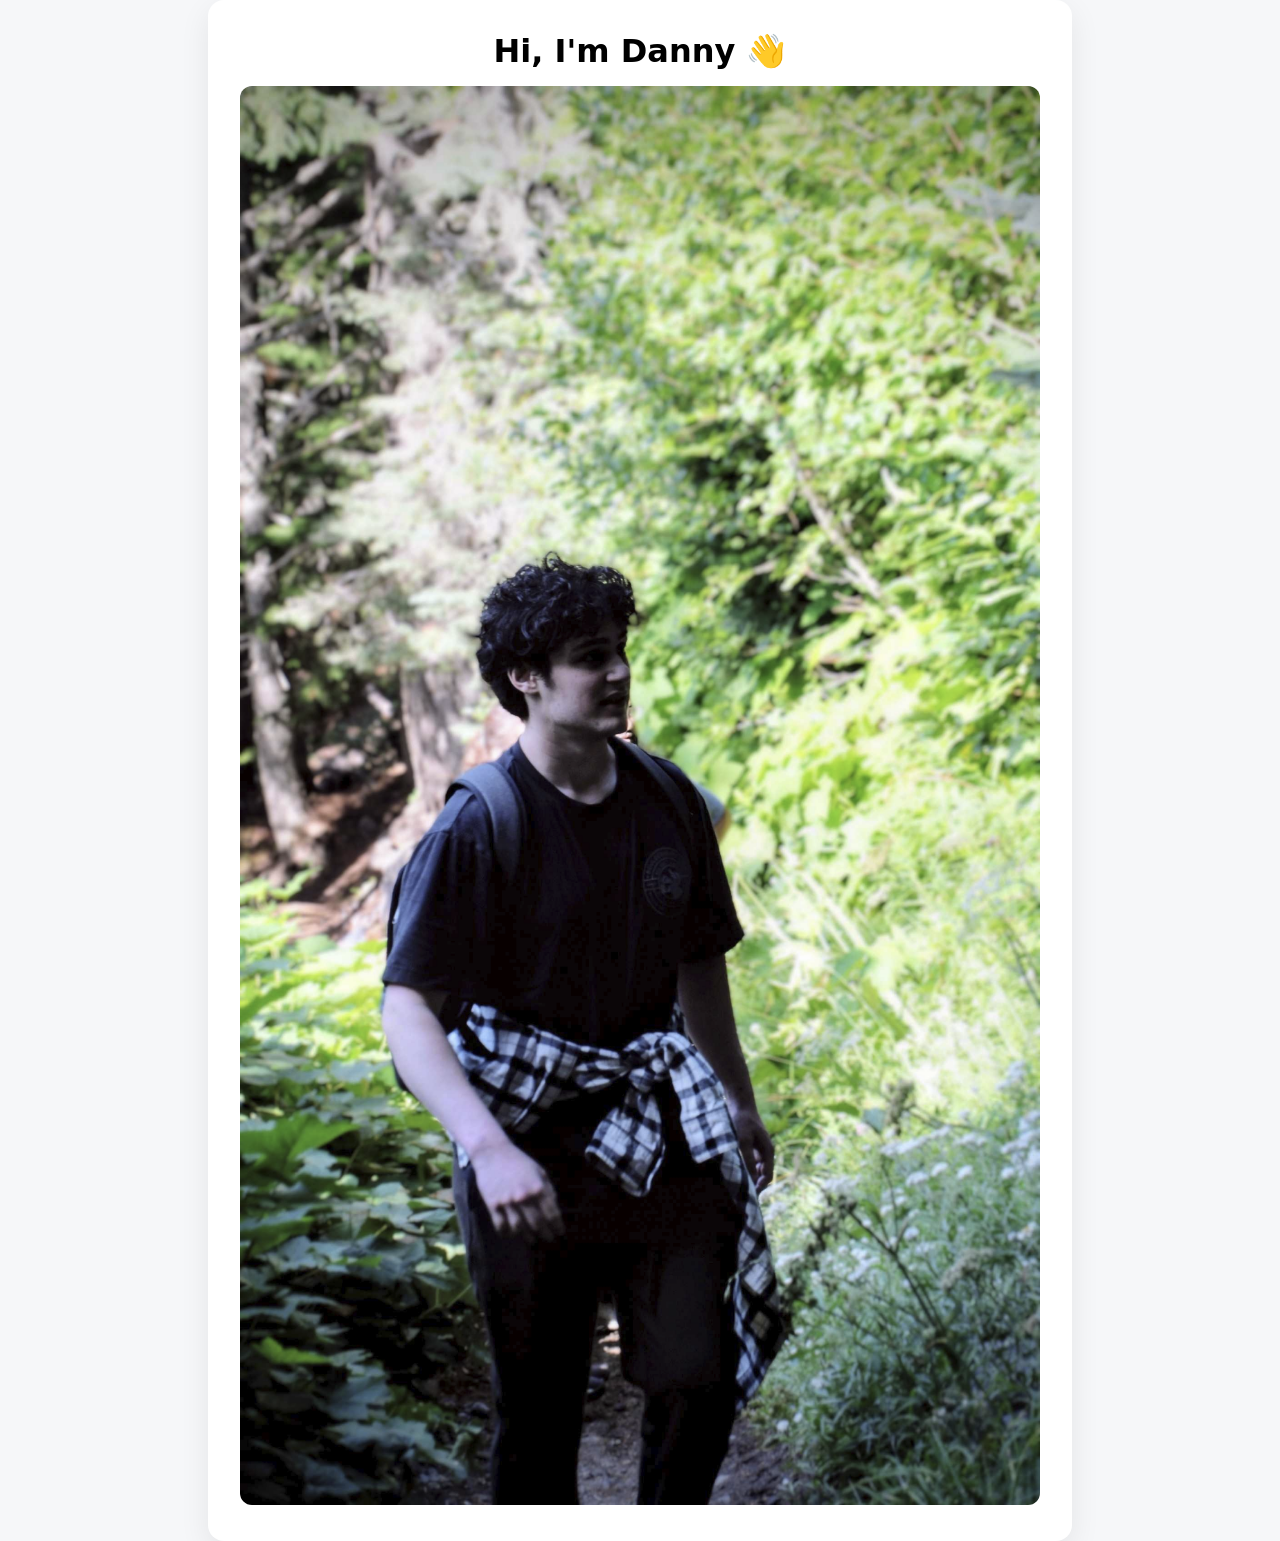
==== index.html @ b53a90e6 "add photo and index page" ====
<!doctype html>
<html lang="en">
<head>
  <meta charset="utf-8" />
  <meta name="viewport" content="width=device-width,initial-scale=1" />
  <title>Danny Koz</title>
  <style>
    body{margin:0; font-family:system-ui,-apple-system,Segoe UI,Roboto,Helvetica,Arial,sans-serif; display:grid; min-height:100vh; place-items:center; background:#f6f7f9}
    .card{background:#fff; padding:32px; border-radius:16px; box-shadow:0 10px 30px rgba(0,0,0,.08); text-align:center}
    img{max-width:min(800px, 90vw); height:auto; border-radius:12px}
    h1{margin:0 0 16px}
  </style>
</head>
<body>
  <main class="card">
    <h1>Hi, I'm Danny 👋</h1>
    <img src="hike.png" alt="Danny on a forest trail">
  </main>
</body>
</html>
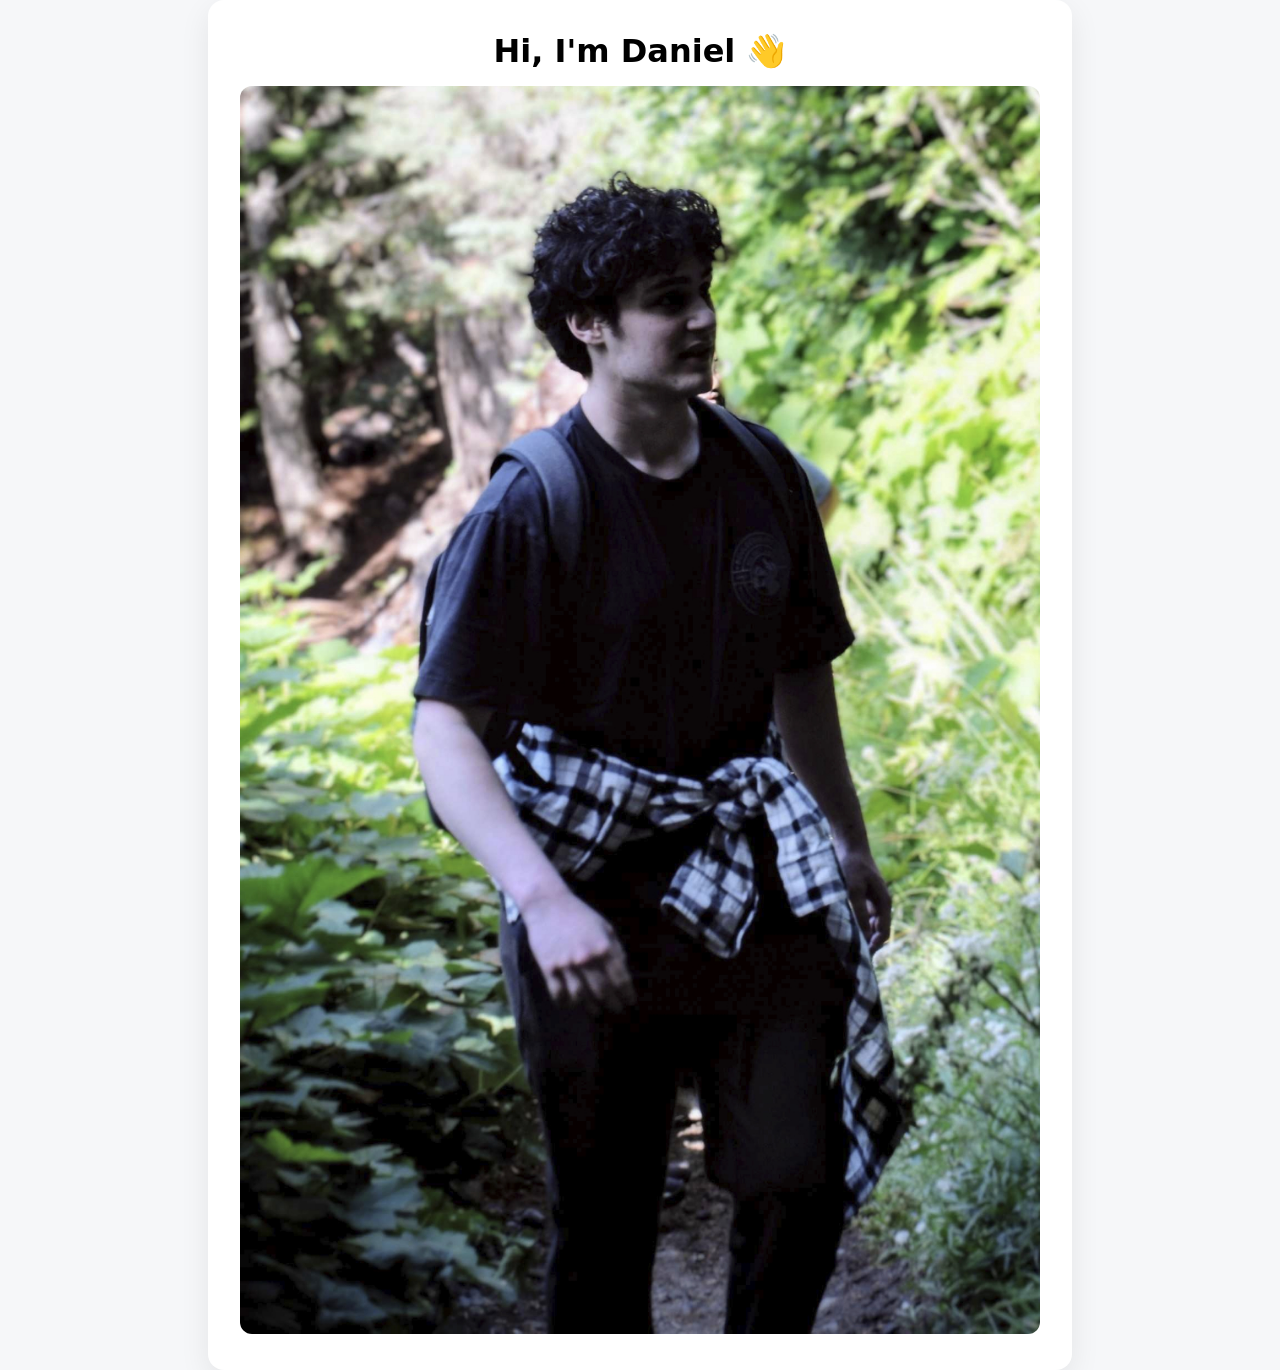
==== commit e85af94a: "crop photo" ====
--- a/index.html
+++ b/index.html
@@ -13,8 +13,8 @@
 </head>
 <body>
   <main class="card">
-    <h1>Hi, I'm Danny 👋</h1>
-    <img src="hike.png" alt="Danny on a forest trail">
+    <h1>Hi, I'm Daniel 👋</h1>
+    <img src="hike.jpg" alt="Danny on a forest trail">
   </main>
 </body>
 </html>
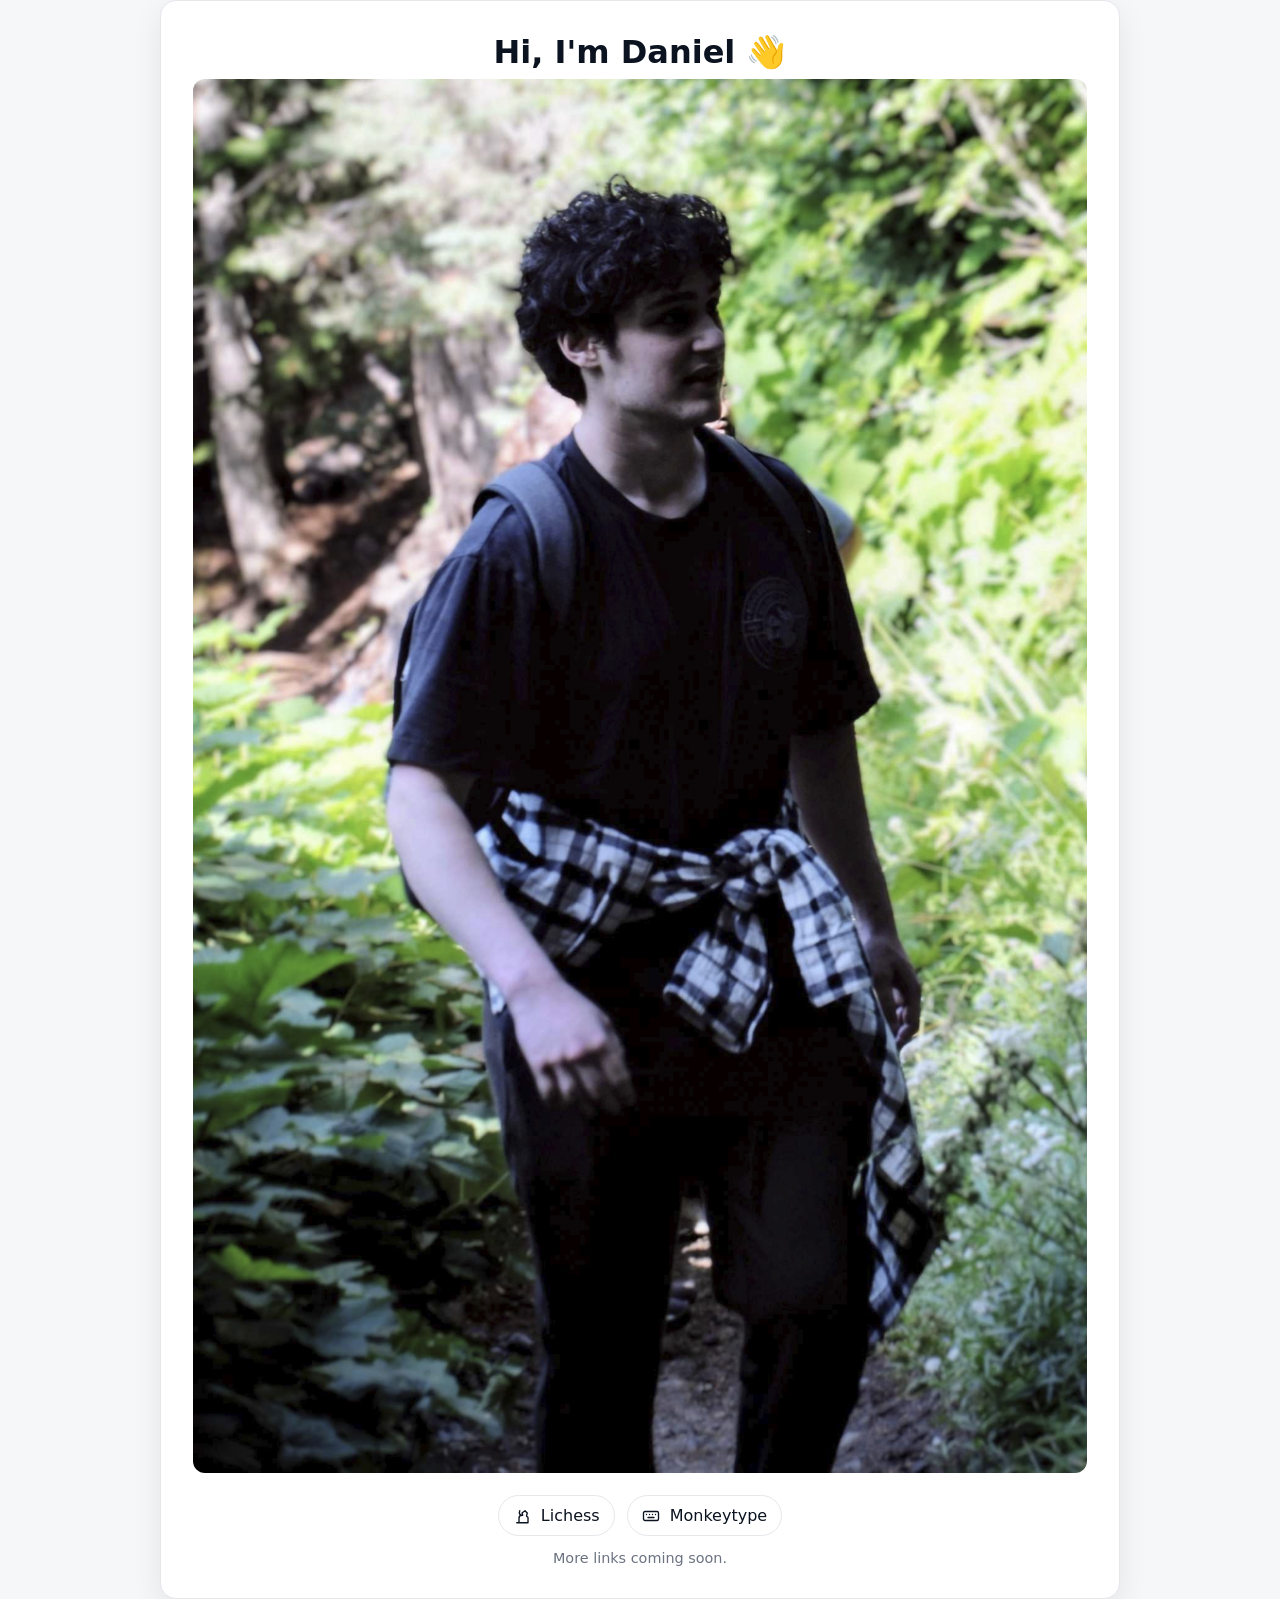
==== commit f2675a99: "add monkeytype and lichess links" ====
--- a/index.html
+++ b/index.html
@@ -5,16 +5,61 @@
   <meta name="viewport" content="width=device-width,initial-scale=1" />
   <title>Danny Koz</title>
   <style>
-    body{margin:0; font-family:system-ui,-apple-system,Segoe UI,Roboto,Helvetica,Arial,sans-serif; display:grid; min-height:100vh; place-items:center; background:#f6f7f9}
-    .card{background:#fff; padding:32px; border-radius:16px; box-shadow:0 10px 30px rgba(0,0,0,.08); text-align:center}
-    img{max-width:min(800px, 90vw); height:auto; border-radius:12px}
-    h1{margin:0 0 16px}
+    :root{
+      --bg:#f6f7f9; --card:#fff; --text:#0b1320; --muted:#6b7280; --ring:#e5e7eb; --accent:#111827;
+    }
+    @media (prefers-color-scheme: dark){
+      :root{ --bg:#0b1320; --card:#101827; --text:#e5e7eb; --muted:#9aa3b2; --ring:#232b3a; --accent:#e5e7eb; }
+    }
+    *{box-sizing:border-box}
+    body{margin:0; font-family:system-ui,-apple-system,Segoe UI,Roboto,Helvetica,Arial,sans-serif; background:var(--bg); color:var(--text); display:grid; min-height:100vh; place-items:center}
+    .card{background:var(--card); padding:32px; border-radius:16px; box-shadow:0 10px 30px rgba(0,0,0,.08); text-align:center; border:1px solid var(--ring); max-width:960px; width:min(960px,92vw)}
+    h1{margin:0 0 8px}
+    p.lead{margin:0 0 20px; color:var(--muted)}
+    img{max-width:100%; height:auto; border-radius:12px}
+    /* Social bar */
+    .social{display:flex; gap:12px; justify-content:center; flex-wrap:wrap; margin:18px 0 0}
+    .chip{
+      display:inline-flex; align-items:center; gap:10px; padding:10px 14px; border-radius:999px;
+      border:1px solid var(--ring); text-decoration:none; color:var(--text); background:transparent;
+      transition:transform .08s ease, background .2s ease, border-color .2s ease;
+    }
+    .chip:hover{transform:translateY(-1px); border-color:var(--accent); background:rgba(0,0,0,.03)}
+    .chip svg{width:18px; height:18px; flex:0 0 auto}
+    footer{margin-top:14px; font-size:.9rem; color:var(--muted)}
   </style>
 </head>
 <body>
   <main class="card">
     <h1>Hi, I'm Daniel 👋</h1>
+
+    <!-- Photo -->
     <img src="hike.jpg" alt="Danny on a forest trail">
+
+    <!-- Social bar -->
+    <div class="social" aria-label="Social links">
+      <!-- Lichess -->
+      <a class="chip" href="https://lichess.org/@/DannyKoz" target="_blank" rel="noopener" aria-label="Lichess profile">
+        <!-- Knight icon -->
+        <svg viewBox="0 0 24 24" fill="none" stroke="currentColor" stroke-width="1.8" stroke-linecap="round" stroke-linejoin="round" aria-hidden="true">
+          <path d="M5 21h14M8 21v-6a4 4 0 0 1 4-4h1l-1-3 4-3 3 3-1 4 2 2v7"/>
+          <path d="M12 11s-2 .5-3-1.5S9 5 9 5"/>
+        </svg>
+        <span>Lichess</span>
+      </a>
+
+      <!-- Monkeytype -->
+      <a class="chip" href="https://monkeytype.com/profile/DannyKoz" target="_blank" rel="noopener" aria-label="Monkeytype profile">
+        <!-- Keyboard icon -->
+        <svg viewBox="0 0 24 24" fill="none" stroke="currentColor" stroke-width="1.8" stroke-linecap="round" stroke-linejoin="round" aria-hidden="true">
+          <rect x="2" y="6" width="20" height="12" rx="2"/>
+          <path d="M6 10h0M10 10h0M14 10h0M18 10h0M8 14h8"/>
+        </svg>
+        <span>Monkeytype</span>
+      </a>
+    </div>
+
+    <footer>More links coming soon.</footer>
   </main>
 </body>
 </html>
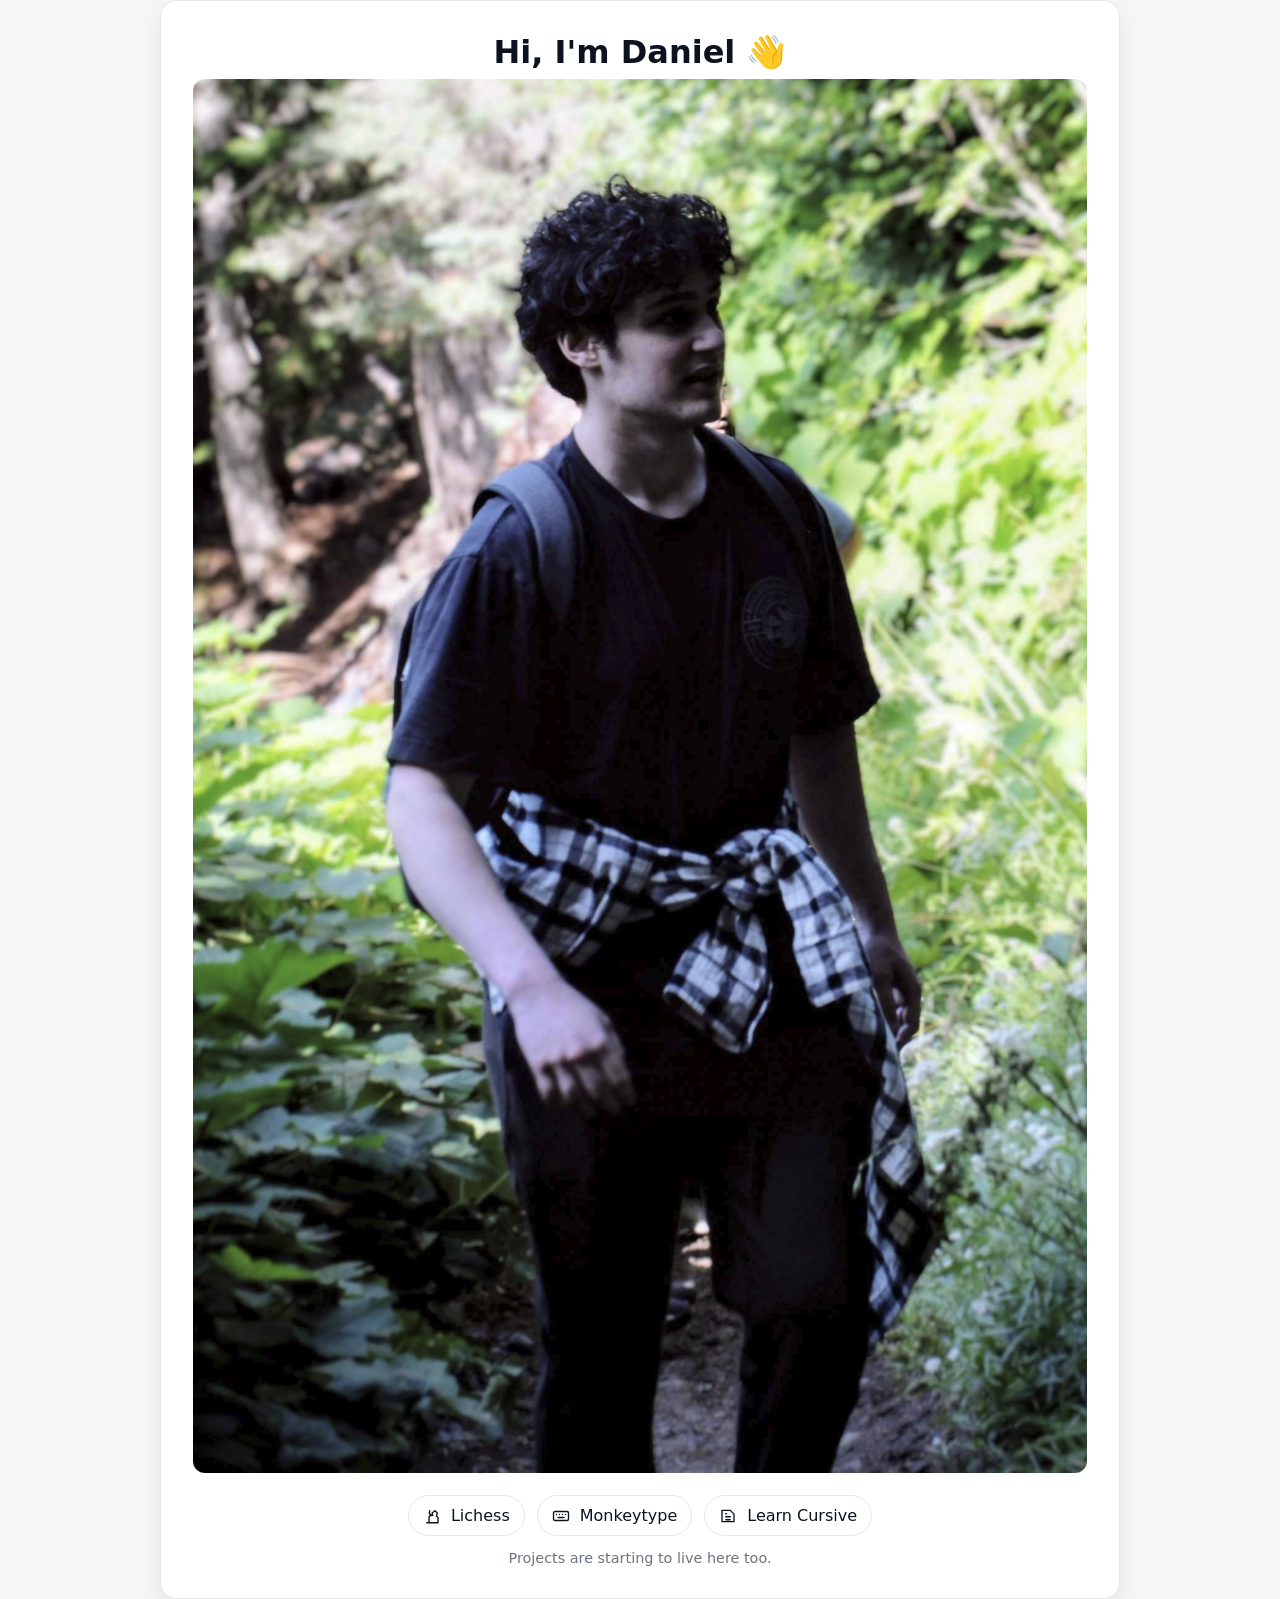
==== commit 60567c9e: "learn russian cursive proj" ====
--- a/index.html
+++ b/index.html
@@ -57,9 +57,17 @@
         </svg>
         <span>Monkeytype</span>
       </a>
+
+      <a class="chip" href="./projects/learn-russian-cursive/" aria-label="Learn cursive">
+        <svg viewBox="0 0 24 24" fill="none" stroke="currentColor" stroke-width="1.8" stroke-linecap="round" stroke-linejoin="round" aria-hidden="true">
+          <path d="M4 19.5V4.5h11l5 5v10z"/>
+          <path d="M9 9h1M9 13h6M9 17h6"/>
+        </svg>
+        <span>Learn Cursive</span>
+      </a>
     </div>
 
-    <footer>More links coming soon.</footer>
+    <footer>Projects are starting to live here too.</footer>
   </main>
 </body>
 </html>
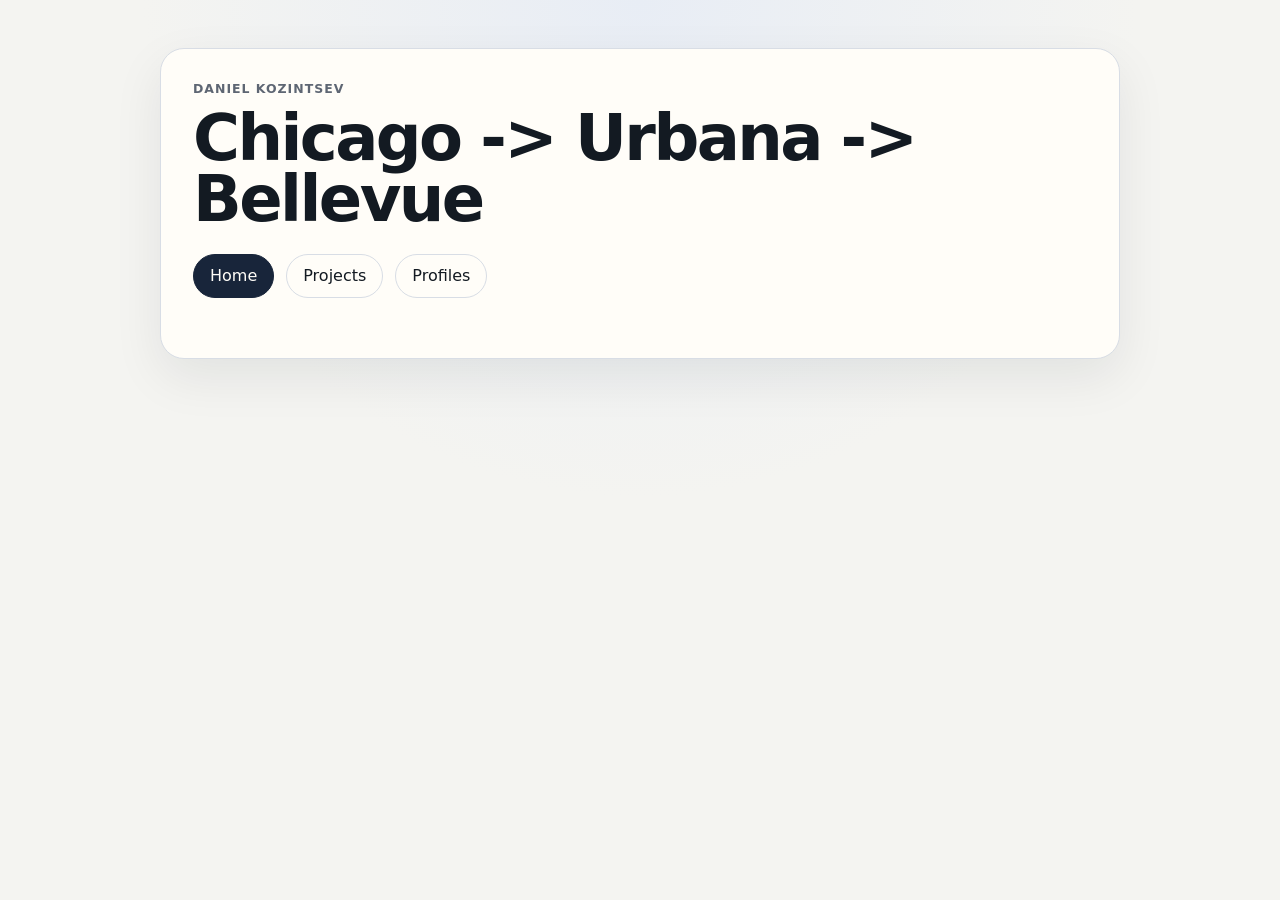
==== commit ea7b9bf4: "refactor" ====
--- a/index.html
+++ b/index.html
@@ -4,70 +4,25 @@
   <meta charset="utf-8" />
   <meta name="viewport" content="width=device-width,initial-scale=1" />
   <title>Danny Koz</title>
-  <style>
-    :root{
-      --bg:#f6f7f9; --card:#fff; --text:#0b1320; --muted:#6b7280; --ring:#e5e7eb; --accent:#111827;
-    }
-    @media (prefers-color-scheme: dark){
-      :root{ --bg:#0b1320; --card:#101827; --text:#e5e7eb; --muted:#9aa3b2; --ring:#232b3a; --accent:#e5e7eb; }
-    }
-    *{box-sizing:border-box}
-    body{margin:0; font-family:system-ui,-apple-system,Segoe UI,Roboto,Helvetica,Arial,sans-serif; background:var(--bg); color:var(--text); display:grid; min-height:100vh; place-items:center}
-    .card{background:var(--card); padding:32px; border-radius:16px; box-shadow:0 10px 30px rgba(0,0,0,.08); text-align:center; border:1px solid var(--ring); max-width:960px; width:min(960px,92vw)}
-    h1{margin:0 0 8px}
-    p.lead{margin:0 0 20px; color:var(--muted)}
-    img{max-width:100%; height:auto; border-radius:12px}
-    /* Social bar */
-    .social{display:flex; gap:12px; justify-content:center; flex-wrap:wrap; margin:18px 0 0}
-    .chip{
-      display:inline-flex; align-items:center; gap:10px; padding:10px 14px; border-radius:999px;
-      border:1px solid var(--ring); text-decoration:none; color:var(--text); background:transparent;
-      transition:transform .08s ease, background .2s ease, border-color .2s ease;
-    }
-    .chip:hover{transform:translateY(-1px); border-color:var(--accent); background:rgba(0,0,0,.03)}
-    .chip svg{width:18px; height:18px; flex:0 0 auto}
-    footer{margin-top:14px; font-size:.9rem; color:var(--muted)}
-  </style>
+  <meta name="description" content="Danny Koz's personal site." />
+  <link rel="stylesheet" href="./styles.css" />
 </head>
 <body>
-  <main class="card">
-    <h1>Hi, I'm Daniel 👋</h1>
+  <main class="page-shell">
+    <section class="card">
+      <div class="page-header">
+        <div>
+          <p class="eyebrow">Daniel Kozintsev</p>
+          <h1 class="route">Chicago -&gt; Urbana -&gt; Bellevue</h1>
+        </div>
 
-    <!-- Photo -->
-    <img src="hike.jpg" alt="Danny on a forest trail">
-
-    <!-- Social bar -->
-    <div class="social" aria-label="Social links">
-      <!-- Lichess -->
-      <a class="chip" href="https://lichess.org/@/DannyKoz" target="_blank" rel="noopener" aria-label="Lichess profile">
-        <!-- Knight icon -->
-        <svg viewBox="0 0 24 24" fill="none" stroke="currentColor" stroke-width="1.8" stroke-linecap="round" stroke-linejoin="round" aria-hidden="true">
-          <path d="M5 21h14M8 21v-6a4 4 0 0 1 4-4h1l-1-3 4-3 3 3-1 4 2 2v7"/>
-          <path d="M12 11s-2 .5-3-1.5S9 5 9 5"/>
-        </svg>
-        <span>Lichess</span>
-      </a>
-
-      <!-- Monkeytype -->
-      <a class="chip" href="https://monkeytype.com/profile/DannyKoz" target="_blank" rel="noopener" aria-label="Monkeytype profile">
-        <!-- Keyboard icon -->
-        <svg viewBox="0 0 24 24" fill="none" stroke="currentColor" stroke-width="1.8" stroke-linecap="round" stroke-linejoin="round" aria-hidden="true">
-          <rect x="2" y="6" width="20" height="12" rx="2"/>
-          <path d="M6 10h0M10 10h0M14 10h0M18 10h0M8 14h8"/>
-        </svg>
-        <span>Monkeytype</span>
-      </a>
-
-      <a class="chip" href="./projects/learn-russian-cursive/" aria-label="Learn cursive">
-        <svg viewBox="0 0 24 24" fill="none" stroke="currentColor" stroke-width="1.8" stroke-linecap="round" stroke-linejoin="round" aria-hidden="true">
-          <path d="M4 19.5V4.5h11l5 5v10z"/>
-          <path d="M9 9h1M9 13h6M9 17h6"/>
-        </svg>
-        <span>Learn Cursive</span>
-      </a>
-    </div>
-
-    <footer>Projects are starting to live here too.</footer>
+        <nav class="nav" aria-label="Primary">
+          <a class="chip active" href="./index.html">Home</a>
+          <a class="chip" href="./projects/">Projects</a>
+          <a class="chip" href="./profiles/">Profiles</a>
+        </nav>
+      </div>
+    </section>
   </main>
 </body>
 </html>
--- a/styles.css
+++ b/styles.css
@@ -0,0 +1,175 @@
+:root{
+  --bg:#f4f4f1;
+  --bg-accent:#e8edf5;
+  --card:#fffdf8;
+  --text:#131a22;
+  --muted:#5e6673;
+  --ring:#d8dde5;
+  --accent:#18253a;
+  --accent-soft:rgba(24,37,58,.08);
+  --shadow:0 18px 50px rgba(17,24,39,.08);
+}
+
+@media (prefers-color-scheme: dark){
+  :root{
+    --bg:#0e1319;
+    --bg-accent:#182230;
+    --card:#121923;
+    --text:#e8edf3;
+    --muted:#9aa4b2;
+    --ring:#273242;
+    --accent:#f5f7fa;
+    --accent-soft:rgba(245,247,250,.08);
+    --shadow:0 18px 50px rgba(0,0,0,.28);
+  }
+}
+
+*{box-sizing:border-box}
+
+html{color-scheme:light dark}
+
+body{
+  margin:0;
+  min-height:100vh;
+  font-family:system-ui,-apple-system,BlinkMacSystemFont,"Segoe UI",sans-serif;
+  color:var(--text);
+  background:
+    radial-gradient(circle at top, var(--bg-accent), transparent 45%),
+    var(--bg);
+}
+
+a{color:inherit}
+
+.page-shell{
+  width:min(960px,92vw);
+  margin:0 auto;
+  padding:48px 0;
+}
+
+.card{
+  background:var(--card);
+  border:1px solid var(--ring);
+  border-radius:24px;
+  box-shadow:var(--shadow);
+  padding:32px;
+}
+
+.page-header{
+  display:flex;
+  justify-content:space-between;
+  align-items:flex-start;
+  gap:24px;
+  flex-wrap:wrap;
+  margin-bottom:28px;
+}
+
+.eyebrow,
+.kicker{
+  margin:0 0 12px;
+  font-size:.78rem;
+  font-weight:700;
+  letter-spacing:.08em;
+  text-transform:uppercase;
+  color:var(--muted);
+}
+
+.route{
+  margin:0;
+  font-size:clamp(2rem,5vw,4rem);
+  line-height:.95;
+  letter-spacing:-.04em;
+}
+
+.page-title{
+  margin:0;
+  font-size:clamp(1.8rem,4vw,3rem);
+  line-height:1;
+  letter-spacing:-.03em;
+}
+
+.lead{
+  max-width:44rem;
+  margin:16px 0 0;
+  font-size:1.02rem;
+  line-height:1.6;
+  color:var(--muted);
+}
+
+.nav{
+  display:flex;
+  gap:12px;
+  flex-wrap:wrap;
+}
+
+.chip{
+  display:inline-flex;
+  align-items:center;
+  justify-content:center;
+  min-height:44px;
+  padding:10px 16px;
+  border-radius:999px;
+  border:1px solid var(--ring);
+  background:transparent;
+  text-decoration:none;
+  transition:transform .08s ease, border-color .2s ease, background .2s ease;
+}
+
+.chip:hover,
+.chip:focus-visible,
+.tile:hover,
+.tile:focus-visible{
+  transform:translateY(-1px);
+  border-color:var(--accent);
+  outline:none;
+}
+
+.chip.active{
+  background:var(--accent);
+  border-color:var(--accent);
+  color:var(--card);
+}
+
+.grid{
+  display:grid;
+  grid-template-columns:repeat(auto-fit,minmax(240px,1fr));
+  gap:16px;
+}
+
+.tile{
+  display:block;
+  min-height:100%;
+  padding:24px;
+  border:1px solid var(--ring);
+  border-radius:20px;
+  background:linear-gradient(180deg, var(--accent-soft), transparent 70%);
+  text-decoration:none;
+  transition:transform .08s ease, border-color .2s ease, background .2s ease;
+}
+
+.tile h2{
+  margin:0 0 12px;
+  font-size:1.35rem;
+  line-height:1.15;
+}
+
+.tile h2:last-child{
+  margin-bottom:0;
+}
+
+.tile p{
+  margin:0;
+  color:var(--muted);
+  line-height:1.6;
+}
+
+footer{
+  margin-top:20px;
+  font-size:.92rem;
+  color:var(--muted);
+}
+
+@media (max-width:640px){
+  .page-shell{padding:24px 0}
+  .card{padding:24px}
+  .page-header{margin-bottom:24px}
+}
